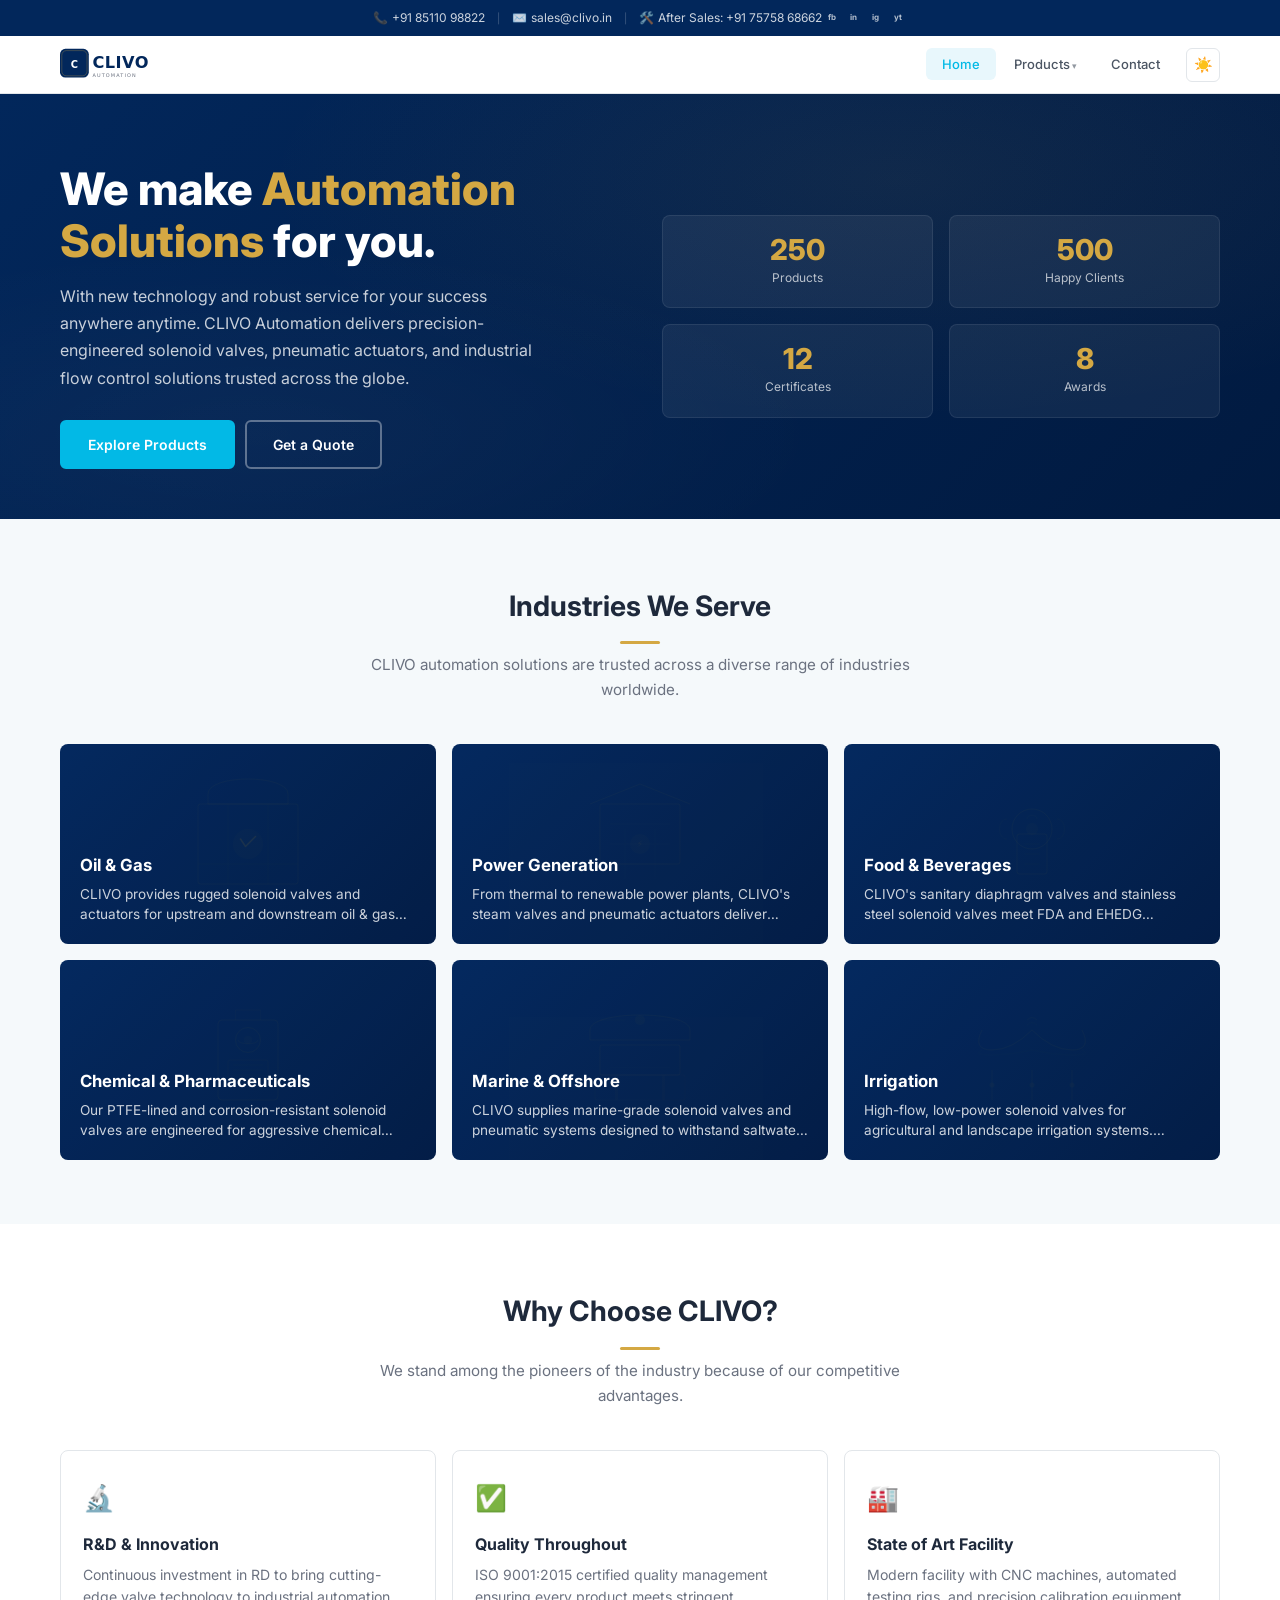
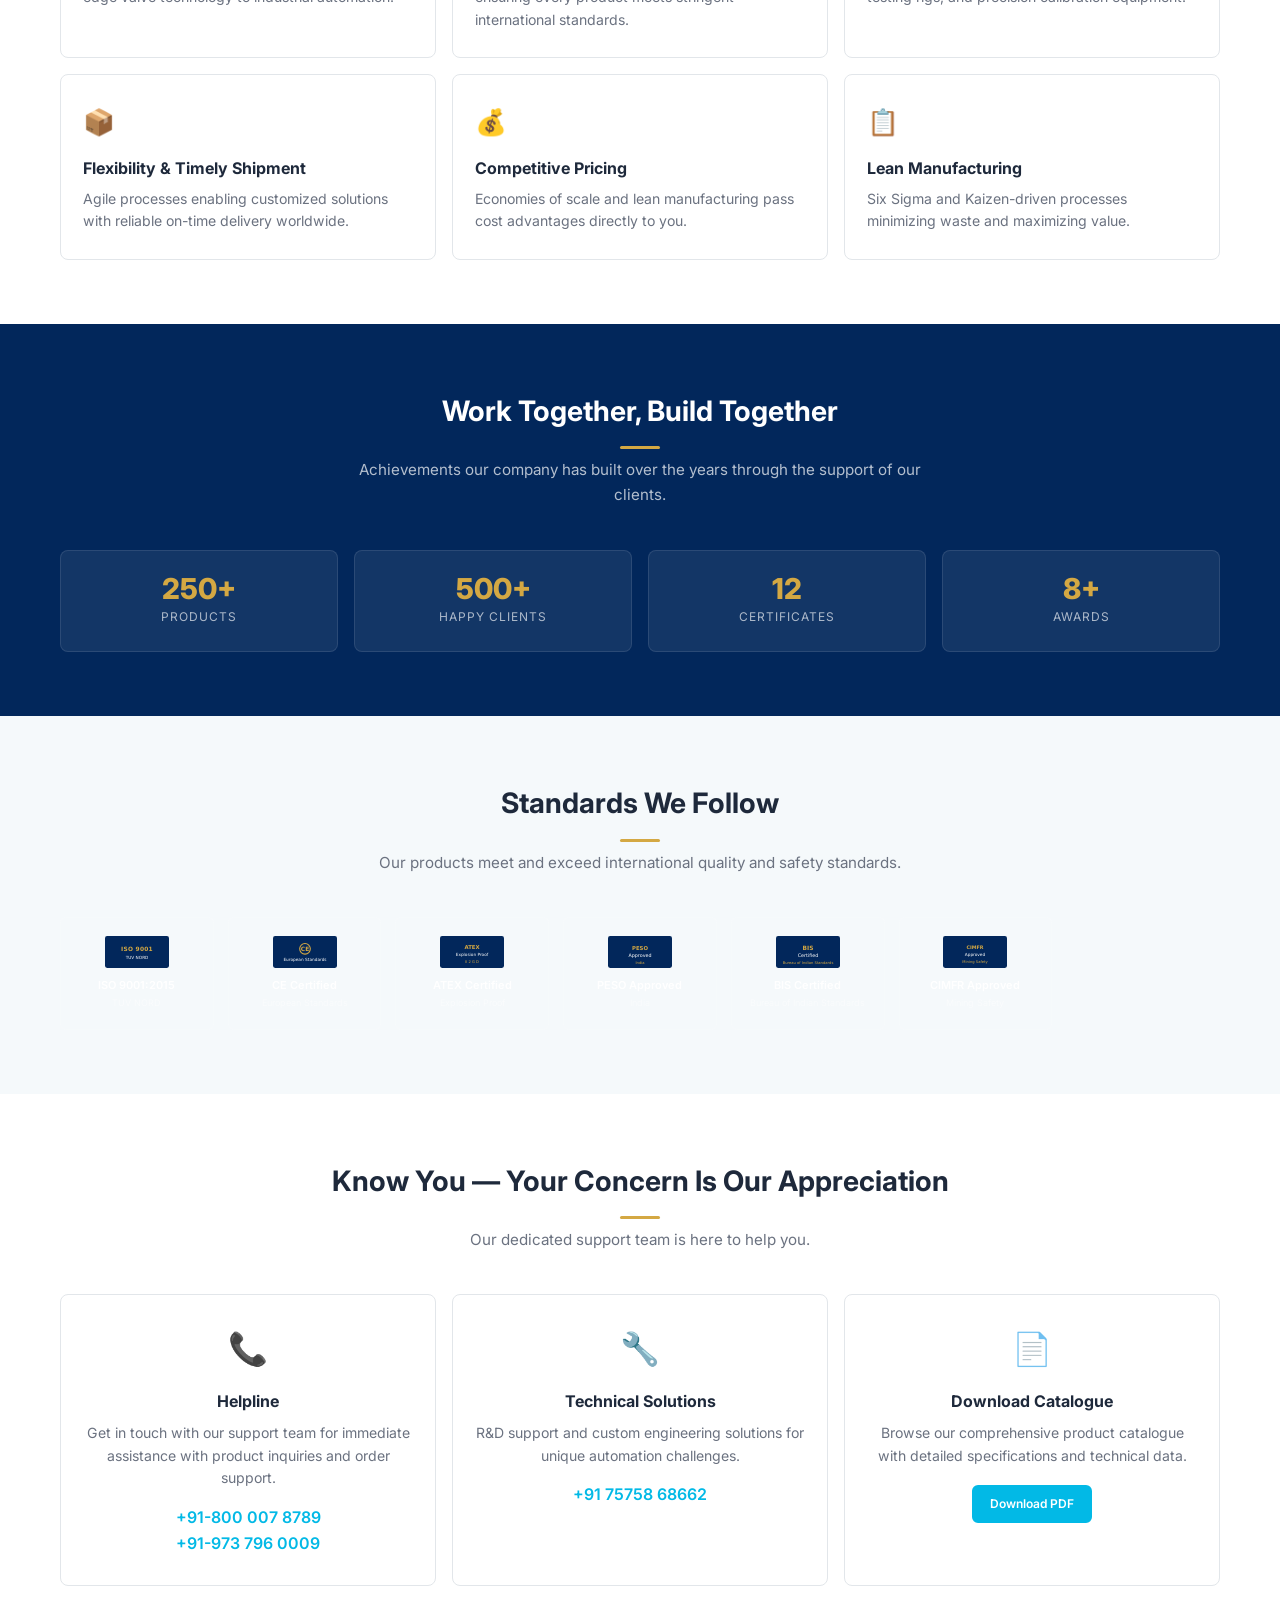
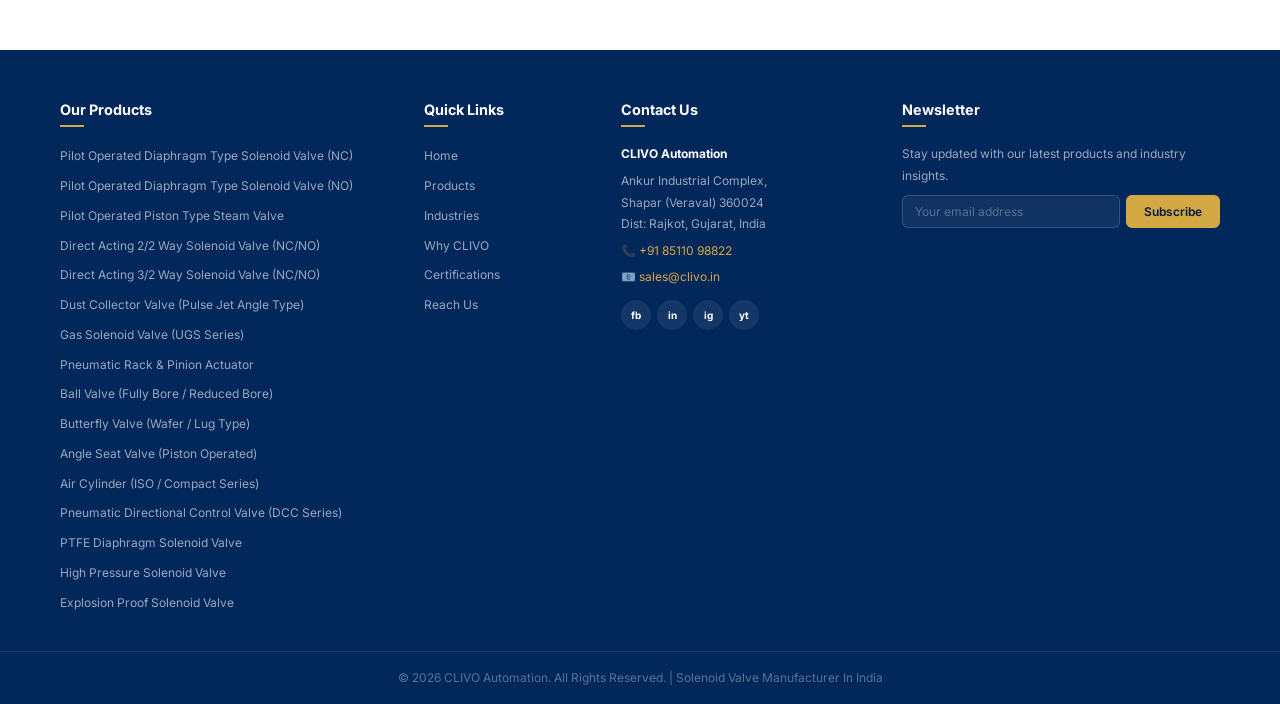
==== index.html @ b0c31145 "Initial commit - CLIVO Automation website Multi-page industrial website with: - Home, Products, Cont" ====
<!DOCTYPE html>
<html lang="en" data-theme="light">
<head>
  <meta charset="UTF-8">
  <meta name="viewport" content="width=device-width, initial-scale=1.0">
  <title>CLIVO Automation | Solenoid Valve Manufacturer In India</title>
  <link rel="preconnect" href="https://fonts.googleapis.com">
  <link href="https://fonts.googleapis.com/css2?family=Inter:wght@400;500;600;700;800&display=swap" rel="stylesheet">
  <link rel="stylesheet" href="style.css">
</head>
<body>

  <!-- TOP BAR -->
  <div class="top-bar">
    <div class="container tb-inner">
      <div class="tb-l">
        <a href="tel:+918511098822"><span>📞</span> +91 85110 98822</a>
        <span class="sp">|</span>
        <a href="mailto:sales@clivo.in"><span>✉️</span> sales@clivo.in</a>
        <span class="sp">|</span>
        <a href="tel:+917575868662"><span>🛠️</span> After Sales: +91 75758 68662</a>
      </div>
      <div class="tb-r">
        <a href="#" aria-label="Facebook">fb</a>
        <a href="#" aria-label="LinkedIn">in</a>
        <a href="#" aria-label="Instagram">ig</a>
        <a href="#" aria-label="YouTube">yt</a>
      </div>
    </div>
  </div>

  <!-- HEADER -->
  <header class="header">
    <div class="container h-inner">
      <a href="index.html" class="logo"><img src="images/clivo-logo.svg" alt="CLIVO Automation"></a>
      <button class="ham" id="ham" aria-label="Menu"><span></span><span></span><span></span></button>
      <nav class="nav" id="nav">
        <ul class="nav-l" id="navList">
          <li><a href="index.html" class="active">Home</a></li>
          <li class="nav-has-dd" id="productsNav">
            <a href="products.html">Products</a>
            <ul class="dd" id="prodDD">
              <!-- Populated from products.json -->
            </ul>
          </li>
          <li><a href="contact.html">Contact</a></li>
        </ul>
        <button class="theme-btn" id="themeBtn" aria-label="Theme">
          <span class="li">☀️</span>
          <span class="di">🌙</span>
        </button>
      </nav>
    </div>
  </header>

  <!-- HERO -->
  <section class="hero">
    <div class="container">
      <div class="h-grid">
        <div class="h-text">
          <h1>We make <span>Automation Solutions</span> for you.</h1>
          <p>With new technology and robust service for your success anywhere anytime. CLIVO Automation delivers precision-engineered solenoid valves, pneumatic actuators, and industrial flow control solutions trusted across the globe.</p>
          <div class="h-cta">
            <a href="products.html" class="btn btn-cy">Explore Products</a>
            <a href="contact.html" class="btn btn-gh">Get a Quote</a>
          </div>
        </div>
        <div class="h-stats">
          <div class="h-stat"><div class="h-stat-n" data-count="250">0</div><div class="h-stat-l">Products</div></div>
          <div class="h-stat"><div class="h-stat-n" data-count="500">0</div><div class="h-stat-l">Happy Clients</div></div>
          <div class="h-stat"><div class="h-stat-n" data-count="12">0</div><div class="h-stat-l">Certificates</div></div>
          <div class="h-stat"><div class="h-stat-n" data-count="8">0</div><div class="h-stat-l">Awards</div></div>
        </div>
      </div>
    </div>
  </section>

  <!-- INDUSTRIES -->
  <section class="section s-alt" id="industries">
    <div class="container">
      <div class="sh">
        <h2 class="st">Industries We Serve</h2>
        <p class="sd">CLIVO automation solutions are trusted across a diverse range of industries worldwide.</p>
      </div>
      <div class="ig" id="ig"></div>
    </div>
  </section>

  <!-- WHY CLIVO -->
  <section class="section" id="why">
    <div class="container">
      <div class="sh">
        <h2 class="st">Why Choose CLIVO?</h2>
        <p class="sd">We stand among the pioneers of the industry because of our competitive advantages.</p>
      </div>
      <div class="wg" id="wg"></div>
    </div>
  </section>

  <!-- STATS -->
  <section class="section s-dark">
    <div class="container">
      <div class="sh">
        <h2 class="st" style="color:#fff;">Work Together, Build Together</h2>
        <p class="sd" style="color:rgba(255,255,255,.7);">Achievements our company has built over the years through the support of our clients.</p>
      </div>
      <div class="sg" id="sg"></div>
    </div>
  </section>

  <!-- CERTIFICATIONS -->
  <section class="section s-alt" id="certs">
    <div class="container">
      <div class="sh">
        <h2 class="st">Standards We Follow</h2>
        <p class="sd">Our products meet and exceed international quality and safety standards.</p>
      </div>
      <div class="cg" id="cg"></div>
    </div>
  </section>

  <!-- SUPPORT -->
  <section class="section" id="support">
    <div class="container">
      <div class="sh">
        <h2 class="st">Know You — Your Concern Is Our Appreciation</h2>
        <p class="sd">Our dedicated support team is here to help you.</p>
      </div>
      <div class="sup-g">
        <div class="sup-c">
          <div class="sup-ic">📞</div>
          <h3>Helpline</h3>
          <p>Get in touch with our support team for immediate assistance with product inquiries and order support.</p>
          <div class="sup-ph">
            <a href="tel:+918110078789">+91-800 007 8789</a>
            <a href="tel:+919737960009">+91-973 796 0009</a>
          </div>
        </div>
        <div class="sup-c">
          <div class="sup-ic">🔧</div>
          <h3>Technical Solutions</h3>
          <p>R&D support and custom engineering solutions for unique automation challenges.</p>
          <div class="sup-ph"><a href="tel:+917575868662">+91 75758 68662</a></div>
        </div>
        <div class="sup-c">
          <div class="sup-ic">📄</div>
          <h3>Download Catalogue</h3>
          <p>Browse our comprehensive product catalogue with detailed specifications and technical data.</p>
          <a href="#" class="btn btn-cy btn-sm" style="margin-top:4px;">Download PDF</a>
        </div>
      </div>
    </div>
  </section>

  <!-- FOOTER -->
  <footer class="footer">
    <div class="container">
      <div class="fg2">
        <div class="fc">
          <h4>Our Products</h4>
          <ul class="fl" id="fp"></ul>
        </div>
        <div class="fc">
          <h4>Quick Links</h4>
          <ul class="fl">
            <li><a href="index.html">Home</a></li>
            <li><a href="products.html">Products</a></li>
            <li><a href="#industries">Industries</a></li>
            <li><a href="#why">Why CLIVO</a></li>
            <li><a href="#certs">Certifications</a></li>
            <li><a href="contact.html">Reach Us</a></li>
          </ul>
        </div>
        <div class="fc">
          <h4>Contact Us</h4>
          <p><strong>CLIVO Automation</strong></p>
          <p>Ankur Industrial Complex,<br>Shapar (Veraval) 360024<br>Dist: Rajkot, Gujarat, India</p>
          <p class="fci">📞 <a href="tel:+918511098822">+91 85110 98822</a></p>
          <p class="fci">📧 <a href="mailto:sales@clivo.in">sales@clivo.in</a></p>
          <div class="fsoc">
            <a href="#" aria-label="Facebook">fb</a>
            <a href="#" aria-label="LinkedIn">in</a>
            <a href="#" aria-label="Instagram">ig</a>
            <a href="#" aria-label="YouTube">yt</a>
          </div>
        </div>
        <div class="fc">
          <h4>Newsletter</h4>
          <p>Stay updated with our latest products and industry insights.</p>
          <form class="nf" id="nf">
            <input type="email" placeholder="Your email address" required>
            <button type="submit" class="btn btn-gold btn-sm">Subscribe</button>
          </form>
        </div>
      </div>
    </div>
    <div class="fb">
      <div class="container"><p>&copy; 2026 CLIVO Automation. All Rights Reserved. | Solenoid Valve Manufacturer In India</p></div>
    </div>
  </footer>

  <button class="stp" id="stp">↑</button>
  <script src="script.js"></script>
</body>
</html>
---- style.css ----
/* ====== CUSTOM PROPERTIES ====== */
:root {
  --cyan: #02b9e6;
  --cyan-dark: #0195bb;
  --cyan-light: #e8f7fc;
  --navy: #02275b;
  --navy-dark: #011a40;
  --gold: #d4a843;
  --white: #ffffff;
  --gray-50: #f5f9fb;
  --gray-100: #eef2f6;
  --gray-200: #e2e6ea;
  --gray-300: #c5c9cb;
  --gray-400: #94a3b8;
  --gray-500: #6b7280;
  --gray-600: #4b5563;
  --gray-700: #374151;
  --gray-800: #1e293b;
  --gray-900: #0f1724;
  --shadow-sm: 0 1px 2px rgba(0,0,0,0.05);
  --shadow-md: 0 4px 14px rgba(0,0,0,0.08);
  --shadow-lg: 0 8px 30px rgba(0,0,0,0.1);
  --radius: 6px;
  --font: 'Inter', -apple-system, sans-serif;
  --container: 1200px;
  --nav-h: 58px;
  --topbar-h: 36px;
}

[data-theme="dark"] {
  --cyan-light: #0a2a35;
  --gray-50: #182035;
  --gray-100: #1e293b;
  --gray-200: #334155;
  --gray-300: #475569;
  --white: #0f1724;
  --gray-800: #e1e7ef;
  --gray-700: #94a3b8;
  --gray-600: #64748b;
  --gray-500: #475569;
  --shadow-sm: 0 1px 2px rgba(0,0,0,0.3);
  --shadow-md: 0 4px 14px rgba(0,0,0,0.35);
  --shadow-lg: 0 8px 30px rgba(0,0,0,0.4);
}

/* ====== RESET ====== */
*,*::before,*::after{margin:0;padding:0;box-sizing:border-box}
html{scroll-behavior:smooth}
body{
  font-family:var(--font);font-size:15px;line-height:1.65;
  color:var(--gray-700);background:var(--white);
  transition:background .3s,color .3s;
  -webkit-font-smoothing:antialiased;
}
img{max-width:100%;display:block}
a{color:inherit;text-decoration:none}
ul{list-style:none}
.container{max-width:var(--container);margin:0 auto;padding:0 20px}

/* ====== TOP BAR ====== */
.top-bar{
  background:var(--navy);color:rgba(255,255,255,.8);
  font-size:12px;height:var(--topbar-h);display:flex;align-items:center;
}
.tb-inner{display:flex;justify-content:space-between;align-items:center}
.tb-l{display:flex;align-items:center;gap:12px}
.tb-l a{color:rgba(255,255,255,.8);display:flex;align-items:center;gap:4px}
.tb-l a:hover{color:var(--gold)}
.tb-l .sp{opacity:.3;font-size:10px}
.tb-r{display:flex;gap:2px}
.tb-r a{
  width:20px;height:20px;border-radius:50%;display:flex;
  align-items:center;justify-content:center;font-size:8px;font-weight:700;
  color:rgba(255,255,255,.7);transition:.2s;
}
.tb-r a:hover{background:var(--gold);color:var(--navy)}

/* ====== HEADER ====== */
.header{
  background:var(--white);border-bottom:1px solid var(--gray-200);
  position:sticky;top:0;z-index:1000;height:var(--nav-h);
  transition:background .3s;
}
.h-inner{display:flex;justify-content:space-between;align-items:center;height:100%}
.logo img{height:36px;width:auto}

/* ====== NAV ====== */
.nav{display:flex;align-items:center;gap:4px}
.nav-l{display:flex;align-items:center;gap:2px}
.nav-l > li > a{
  padding:8px 16px;border-radius:var(--radius);
  font-size:13px;font-weight:500;color:var(--gray-600);
  transition:.2s;position:relative;white-space:nowrap;
}
.nav-l > li > a:hover,.nav-l > li > a.active{color:var(--cyan);background:var(--cyan-light)}

/* ====== DROPDOWN (Products) ====== */
.nav-has-dd{position:relative}
.nav-has-dd > a::after{content:' ▾';font-size:9px;opacity:.6}
.dd{
  position:absolute;top:100%;left:0;min-width:220px;
  background:var(--white);border:1px solid var(--gray-200);
  border-radius:var(--radius);box-shadow:var(--shadow-lg);
  padding:6px;opacity:0;pointer-events:none;transform:translateY(6px);
  transition:all .2s;z-index:999;
}
.nav-has-dd:hover .dd{opacity:1;pointer-events:auto;transform:translateY(2px)}

.dd > li{position:relative}
.dd > li > a{
  display:block;padding:8px 14px;border-radius:4px;
  font-size:13px;color:var(--gray-600);transition:.15s;
}
.dd > li > a:hover{background:var(--cyan-light);color:var(--cyan)}

/* Third tier (sub-products) */
.dd > li.has-sub > a::after{
  content:'▸';float:right;font-size:11px;opacity:.5;margin-top:1px;
}
.dd-sub{
  position:absolute;top:-6px;left:100%;margin-left:4px;
  min-width:300px;background:var(--white);border:1px solid var(--gray-200);
  border-radius:var(--radius);box-shadow:var(--shadow-lg);
  padding:6px;opacity:0;pointer-events:none;transform:translateX(6px);
  transition:all .2s;z-index:998;
}
.has-sub:hover > .dd-sub{opacity:1;pointer-events:auto;transform:translateX(0)}
.dd-sub li a{
  display:block;padding:7px 12px;border-radius:4px;
  font-size:12.5px;color:var(--gray-600);line-height:1.4;
  transition:.15s;
}
.dd-sub li a:hover{background:var(--cyan-light);color:var(--cyan)}

/* ====== THEME TOGGLE ====== */
.theme-btn{
  width:34px;height:34px;display:flex;align-items:center;justify-content:center;
  border:1px solid var(--gray-200);border-radius:var(--radius);
  background:var(--white);cursor:pointer;font-size:15px;margin-left:6px;transition:.15s;
}
.theme-btn:hover{border-color:var(--cyan)}
[data-theme="light"] .di{display:none}
[data-theme="dark"] .li{display:none}

/* ====== HAMBURGER ====== */
.ham{
  display:none;flex-direction:column;gap:4px;
  width:34px;height:34px;border:none;background:none;cursor:pointer;
  align-items:center;justify-content:center;border-radius:var(--radius);
}
.ham span{display:block;width:18px;height:2.5px;background:var(--gray-600);border-radius:2px;transition:.3s}
.ham.active span:nth-child(1){transform:translateY(6.5px)rotate(45deg)}
.ham.active span:nth-child(2){opacity:0}
.ham.active span:nth-child(3){transform:translateY(-6.5px)rotate(-45deg)}

/* ====== BUTTONS ====== */
.btn{
  display:inline-flex;align-items:center;justify-content:center;gap:6px;
  padding:11px 26px;border-radius:var(--radius);
  font-family:var(--font);font-size:14px;font-weight:600;
  border:2px solid transparent;cursor:pointer;transition:.25s;
}
.btn-cy{background:var(--cyan);color:#fff;border-color:var(--cyan)}
.btn-cy:hover{background:var(--cyan-dark);border-color:var(--cyan-dark)}
.btn-gh{background:transparent;color:#fff;border-color:rgba(255,255,255,.35)}
.btn-gh:hover{border-color:var(--gold);color:var(--gold)}
.btn-gold{background:var(--gold);color:var(--navy-dark);border-color:var(--gold)}
.btn-gold:hover{background:#c4942e;border-color:#c4942e}
.btn-sm{padding:7px 16px;font-size:12px}
.btn-blk{width:100%}

/* ====== BANNER (inner pages) ====== */
.banner{
  background:linear-gradient(135deg,var(--navy),var(--navy-dark));
  padding:52px 0;text-align:center;position:relative;overflow:hidden;
}
.banner::before{
  content:'';position:absolute;inset:0;
  background:radial-gradient(ellipse at 30% 50%,rgba(212,168,67,.08),transparent 60%);
}
.banner h1{font-size:clamp(1.5rem,2.8vw,2.2rem);font-weight:800;color:#fff;position:relative}
.banner p{font-size:.95rem;color:rgba(255,255,255,.75);margin-top:6px;position:relative}
.bread{font-size:12px;color:rgba(255,255,255,.5);margin-top:10px;position:relative}
.bread a{color:var(--gold)}.bread a:hover{text-decoration:underline}

/* ====== HERO (HOME) ====== */
.hero{
  background:linear-gradient(135deg,var(--navy),var(--navy-dark));
  padding:70px 0 50px;position:relative;overflow:hidden;
}
.hero::before{
  content:'';position:absolute;inset:0;
  background:radial-gradient(ellipse at 70% 20%,rgba(212,168,67,.07),transparent 50%),
             radial-gradient(ellipse at 20% 80%,rgba(255,255,255,.03),transparent 40%);
}
.hero .container{position:relative;z-index:1}
.h-grid{display:grid;grid-template-columns:1fr 1fr;gap:44px;align-items:center}
.h-text h1{
  font-size:clamp(1.8rem,3.5vw,2.8rem);font-weight:800;color:#fff;
  line-height:1.15;margin-bottom:16px;
}
.h-text h1 span{color:var(--gold)}
.h-text p{font-size:1rem;color:rgba(255,255,255,.78);line-height:1.7;margin-bottom:28px;max-width:500px}
.h-cta{display:flex;gap:10px;flex-wrap:wrap}
.h-stats{display:grid;grid-template-columns:1fr 1fr;gap:16px}
.h-stat{
  background:rgba(255,255,255,.06);border:1px solid rgba(255,255,255,.08);
  border-radius:8px;padding:20px;text-align:center;
}
.h-stat:hover{background:rgba(255,255,255,.1)}
.h-stat-n{font-size:1.8rem;font-weight:800;color:var(--gold);line-height:1;margin-bottom:3px}
.h-stat-l{font-size:12px;color:rgba(255,255,255,.7)}

/* ====== SECTIONS ====== */
.section{padding:64px 0}
.s-alt{background:var(--gray-50);transition:background .3s}
.s-dark{background:var(--navy);transition:background .3s}
.s-dark .st{color:#fff}
.s-dark .sd{color:rgba(255,255,255,.7)}
.sh{text-align:center;margin-bottom:42px}
.st{
  font-size:clamp(1.3rem,2.2vw,1.8rem);font-weight:700;color:var(--gray-800);
  margin-bottom:8px;display:inline-block;
}
.st::after{
  content:'';display:block;width:40px;height:3px;
  background:var(--gold);border-radius:2px;margin:12px auto 0;
}
.sd{max-width:600px;margin:0 auto;color:var(--gray-500);font-size:.95rem}

/* ====== INDUSTRIES ====== */
.ig{display:grid;grid-template-columns:repeat(auto-fill,minmax(350px,1fr));gap:16px}
.ic{
  position:relative;border-radius:8px;overflow:hidden;
  min-height:200px;display:flex;align-items:flex-end;cursor:pointer;
  background:linear-gradient(135deg,var(--navy),var(--navy-dark));
  transition:transform .3s,box-shadow .3s;
}
.ic:hover{transform:translateY(-3px);box-shadow:var(--shadow-lg)}
.ic-bg{position:absolute;inset:0;z-index:0;opacity:.12}
.ic-bg img{width:100%;height:100%;object-fit:cover}
.ic-bd{position:relative;z-index:1;padding:20px;color:#fff}
.ic-bd h3{font-size:1.05rem;font-weight:700;margin-bottom:4px}
.ic-bd p{font-size:.85rem;color:rgba(255,255,255,.8);line-height:1.5;display:-webkit-box;-webkit-line-clamp:2;-webkit-box-orient:vertical;overflow:hidden}

/* ====== WHY ====== */
.wg{display:grid;grid-template-columns:repeat(auto-fill,minmax(300px,1fr));gap:16px}
.wc{
  background:var(--white);border:1px solid var(--gray-200);
  border-radius:8px;padding:26px 22px;transition:.3s;
}
.wc:hover{border-color:var(--cyan);box-shadow:var(--shadow-md);transform:translateY(-3px)}
.wi{font-size:1.6rem;margin-bottom:12px}
.wc h3{font-size:1rem;font-weight:700;color:var(--gray-800);margin-bottom:6px}
.wc p{font-size:.88rem;color:var(--gray-500);line-height:1.6}

/* ====== STATS ====== */
.sg{display:grid;grid-template-columns:repeat(4,1fr);gap:16px}
.sc{
  background:rgba(255,255,255,.07);border:1px solid rgba(255,255,255,.1);
  border-radius:8px;padding:24px 16px;text-align:center;
}
.sc:hover{background:rgba(255,255,255,.11)}
.sn{font-size:1.8rem;font-weight:800;color:var(--gold);line-height:1;margin-bottom:4px}
.sl{font-size:12px;color:rgba(255,255,255,.65);text-transform:uppercase;letter-spacing:1px}

/* ====== CERTS ====== */
.cg{display:grid;grid-template-columns:repeat(auto-fill,minmax(140px,1fr));gap:14px}
.cc{
  background:rgba(255,255,255,.06);border:1px solid rgba(255,255,255,.1);
  border-radius:var(--radius);padding:18px 10px;text-align:center;transition:.2s;
}
.cc:hover{background:rgba(255,255,255,.1);border-color:var(--gold)}
.cc img{width:64px;height:auto;margin:0 auto 8px}
.cc .cn{font-size:11px;font-weight:600;color:#fff;margin-bottom:2px}
.cc .cb{font-size:9px;color:rgba(255,255,255,.5)}

/* ====== PRODUCTS PAGE ====== */
.ct{display:flex;gap:6px;justify-content:center;flex-wrap:wrap;margin-bottom:28px}
.ctb{
  padding:8px 20px;border-radius:100px;border:1px solid var(--gray-200);
  background:var(--white);color:var(--gray-500);
  font-size:13px;font-weight:500;cursor:pointer;transition:.2s;
}
.ctb:hover{border-color:var(--cyan);color:var(--cyan)}
.ctb.active{background:var(--cyan);border-color:var(--cyan);color:#fff}

.pg{display:grid;grid-template-columns:repeat(auto-fill,minmax(300px,1fr));gap:18px}
.pc{
  background:var(--white);border:1px solid var(--gray-200);
  border-radius:8px;overflow:hidden;transition:.3s;
}
.pc:hover{box-shadow:var(--shadow-md);transform:translateY(-3px);border-color:var(--cyan)}
.pc img{width:100%;height:180px;object-fit:cover;border-bottom:1px solid var(--gray-100)}
.pc-bd{padding:18px}
.pc-bd h3{font-size:.95rem;font-weight:600;color:var(--gray-800);margin-bottom:6px;line-height:1.35}
.pc-bd p{font-size:.83rem;color:var(--gray-500);line-height:1.55}
.pb{
  display:inline-block;padding:2px 8px;border-radius:100px;
  background:var(--cyan-light);color:var(--cyan-dark);
  font-size:10px;font-weight:600;margin-top:8px;
}

/* ====== CONTACT PAGE ====== */
.cw{display:grid;grid-template-columns:1fr 350px;gap:36px;align-items:start}
.cf{
  background:var(--white);border:1px solid var(--gray-200);
  border-radius:8px;padding:28px;transition:.3s;
}
.fr{display:grid;grid-template-columns:1fr 1fr;gap:14px}
.fg{margin-bottom:16px}
.fg label{display:block;font-size:12px;font-weight:600;color:var(--gray-700);margin-bottom:4px}
.fg input,.fg textarea{
  width:100%;padding:10px 13px;border:1px solid var(--gray-200);
  border-radius:var(--radius);font-family:var(--font);font-size:13px;
  color:var(--gray-700);background:var(--white);outline:none;transition:.2s;
}
.fg input:focus,.fg textarea:focus{border-color:var(--cyan);box-shadow:0 0 0 3px rgba(2,185,230,.1)}
.fg textarea{resize:vertical;min-height:100px}
.fn{font-size:12px;color:var(--gray-400);text-align:center;margin-top:8px}

.ci{display:flex;flex-direction:column;gap:14px}
.ci-c{
  background:var(--white);border:1px solid var(--gray-200);
  border-radius:8px;padding:18px;
}
.ci-c h4{font-size:12px;font-weight:600;color:var(--cyan);margin-bottom:4px}
.ci-c p{font-size:13px;color:var(--gray-500);line-height:1.6}
.ci-c a{color:var(--gray-700);font-weight:500}
.ci-c a:hover{color:var(--gold)}

/* ====== MAP ====== */
.mw{line-height:0}
.mw iframe{width:100%;display:block;filter:grayscale(.25)}

/* ====== FOOTER ====== */
.footer{
  background:var(--navy);color:#fff;padding:48px 0 0;
}
.fg2{display:grid;grid-template-columns:2fr 1fr 1.5fr 1.5fr;gap:32px;margin-bottom:32px}
.fc h4{
  font-size:.9rem;font-weight:700;margin-bottom:16px;
  padding-bottom:6px;position:relative;
}
.fc h4::after{content:'';position:absolute;bottom:0;left:0;width:24px;height:2px;background:var(--gold)}
.fl li{margin-bottom:5px}
.fl a{color:rgba(255,255,255,.6);font-size:12px;transition:.2s}
.fl a:hover{color:var(--gold);padding-left:3px}
.fc p{font-size:12px;color:rgba(255,255,255,.6);line-height:1.8;margin-bottom:5px}
.fc strong{color:#fff}
.fci a{color:var(--gold)!important}

.fsoc{display:flex;gap:6px;margin-top:12px}
.fsoc a{
  width:30px;height:30px;border-radius:50%;
  display:flex;align-items:center;justify-content:center;
  background:rgba(255,255,255,.08);color:#fff;font-size:10px;font-weight:700;transition:.2s;
}
.fsoc a:hover{background:var(--gold);color:var(--navy)}

.nf{display:flex;gap:6px;margin-top:8px}
.nf input{
  flex:1;padding:8px 12px;border:1px solid rgba(255,255,255,.15);
  border-radius:var(--radius);background:rgba(255,255,255,.06);
  color:#fff;font-family:var(--font);font-size:12px;outline:none;
}
.nf input:focus{border-color:var(--gold)}
.nf input::placeholder{color:rgba(255,255,255,.3)}

.fb{border-top:1px solid rgba(255,255,255,.07);padding:16px 0;text-align:center}
.fb p{font-size:12px;color:rgba(255,255,255,.35)}

/* ====== SCROLL TOP ====== */
.stp{
  position:fixed;bottom:24px;right:24px;width:40px;height:40px;
  border-radius:50%;background:var(--cyan);color:#fff;border:none;
  font-size:18px;cursor:pointer;box-shadow:var(--shadow-lg);
  opacity:0;transform:translateY(16px);transition:.3s;z-index:999;
}
.stp.show{opacity:1;transform:translateY(0)}
.stp:hover{background:var(--cyan-dark)}

/* ====== TOAST ====== */
.toast{
  position:fixed;bottom:70px;right:24px;padding:12px 20px;
  border-radius:var(--radius);color:#fff;font-weight:500;font-size:13px;
  opacity:0;transform:translateY(12px);transition:.3s;z-index:9999;pointer-events:none;
}
.toast.show{opacity:1;transform:translateY(0);pointer-events:auto}
.toast.s{background:#059669}
.toast.e{background:#dc2626}

/* ====== FADE-IN ====== */
.fi{opacity:0;transform:translateY(20px);transition:opacity .5s,transform .5s}
.fi.show{opacity:1;transform:translateY(0)}

/* ====== FORM SUCCESS ====== */
.fsu{display:none;text-align:center;padding:28px 16px}
.fsu.show{display:block;animation:fu .4s}
.fsu-ic{font-size:2.2rem;margin-bottom:10px}
.fsu h3{font-size:1.05rem;color:var(--gray-800);margin-bottom:4px}
.fsu p{color:var(--gray-500)}
@keyframes fu{from{opacity:0;transform:translateY(16px)}to{opacity:1;transform:translateY(0)}}

/* ====== SUPPORT ====== */
.sup-g{display:grid;grid-template-columns:repeat(auto-fill,minmax(300px,1fr));gap:16px}
.sup-c{
  background:var(--white);border:1px solid var(--gray-200);
  border-radius:8px;padding:28px 22px;text-align:center;transition:.3s;
}
.sup-c:hover{box-shadow:var(--shadow-md);transform:translateY(-2px)}
.sup-ic{font-size:2rem;margin-bottom:12px}
.sup-c h3{font-size:1rem;font-weight:700;color:var(--gray-800);margin-bottom:8px}
.sup-c p{font-size:.88rem;color:var(--gray-500);line-height:1.6;margin-bottom:14px}
.sup-ph a,.sup-ph span{color:var(--cyan);font-weight:600;font-size:1rem;display:block}
.sup-ph a:hover{color:var(--gold)}

/* ====== RESPONSIVE ====== */
@media(max-width:1024px){
  .h-grid{grid-template-columns:1fr;gap:28px}
  .h-stats{grid-template-columns:repeat(4,1fr)}
  .cw{grid-template-columns:1fr}
  .fg2{grid-template-columns:1fr 1fr}
}
@media(max-width:768px){
  .tb-inner{flex-direction:column;gap:3px;padding:4px 20px}
  .tb-l{justify-content:center;font-size:11px;flex-wrap:wrap;gap:6px}
  .tb-r{display:none}
  .sp{display:none}
  .ham{display:flex}
  .nav{
    position:fixed;top:var(--nav-h);left:0;right:0;
    background:var(--white);border-bottom:1px solid var(--gray-200);
    flex-direction:column;padding:14px 20px;gap:10px;
    transform:translateY(-120%);opacity:0;pointer-events:none;transition:.3s;
    max-height:75vh;overflow-y:auto;z-index:999;
  }
  .nav.open{transform:translateY(0);opacity:1;pointer-events:auto}
  .nav-l{flex-direction:column;width:100%;gap:2px}
  .nav-l > li > a{width:100%}
  .dd{position:static;opacity:1;pointer-events:auto;transform:none;box-shadow:none;display:none;border:none;padding-left:14px;min-width:auto}
  .nav-has-dd.active-mobile .dd{display:block}
  .dd-sub{position:static;opacity:1;pointer-events:auto;transform:none;box-shadow:none;display:none;border:none;padding-left:14px;min-width:auto}
  .has-sub.active-mobile .dd-sub{display:block}
  .sg{grid-template-columns:repeat(2,1fr)}
  .ig{grid-template-columns:1fr}
  .wg,.pg{grid-template-columns:1fr}
  .fr{grid-template-columns:1fr}
  .fg2{grid-template-columns:1fr;gap:24px}
  .nf{flex-direction:column}
  .section{padding:48px 0}
  .h-stats{grid-template-columns:1fr 1fr}
}
@media(max-width:480px){
  .container{padding:0 14px}
  .h-cta{flex-direction:column}
  .h-cta .btn{width:100%}
  .sg{grid-template-columns:1fr 1fr}
}
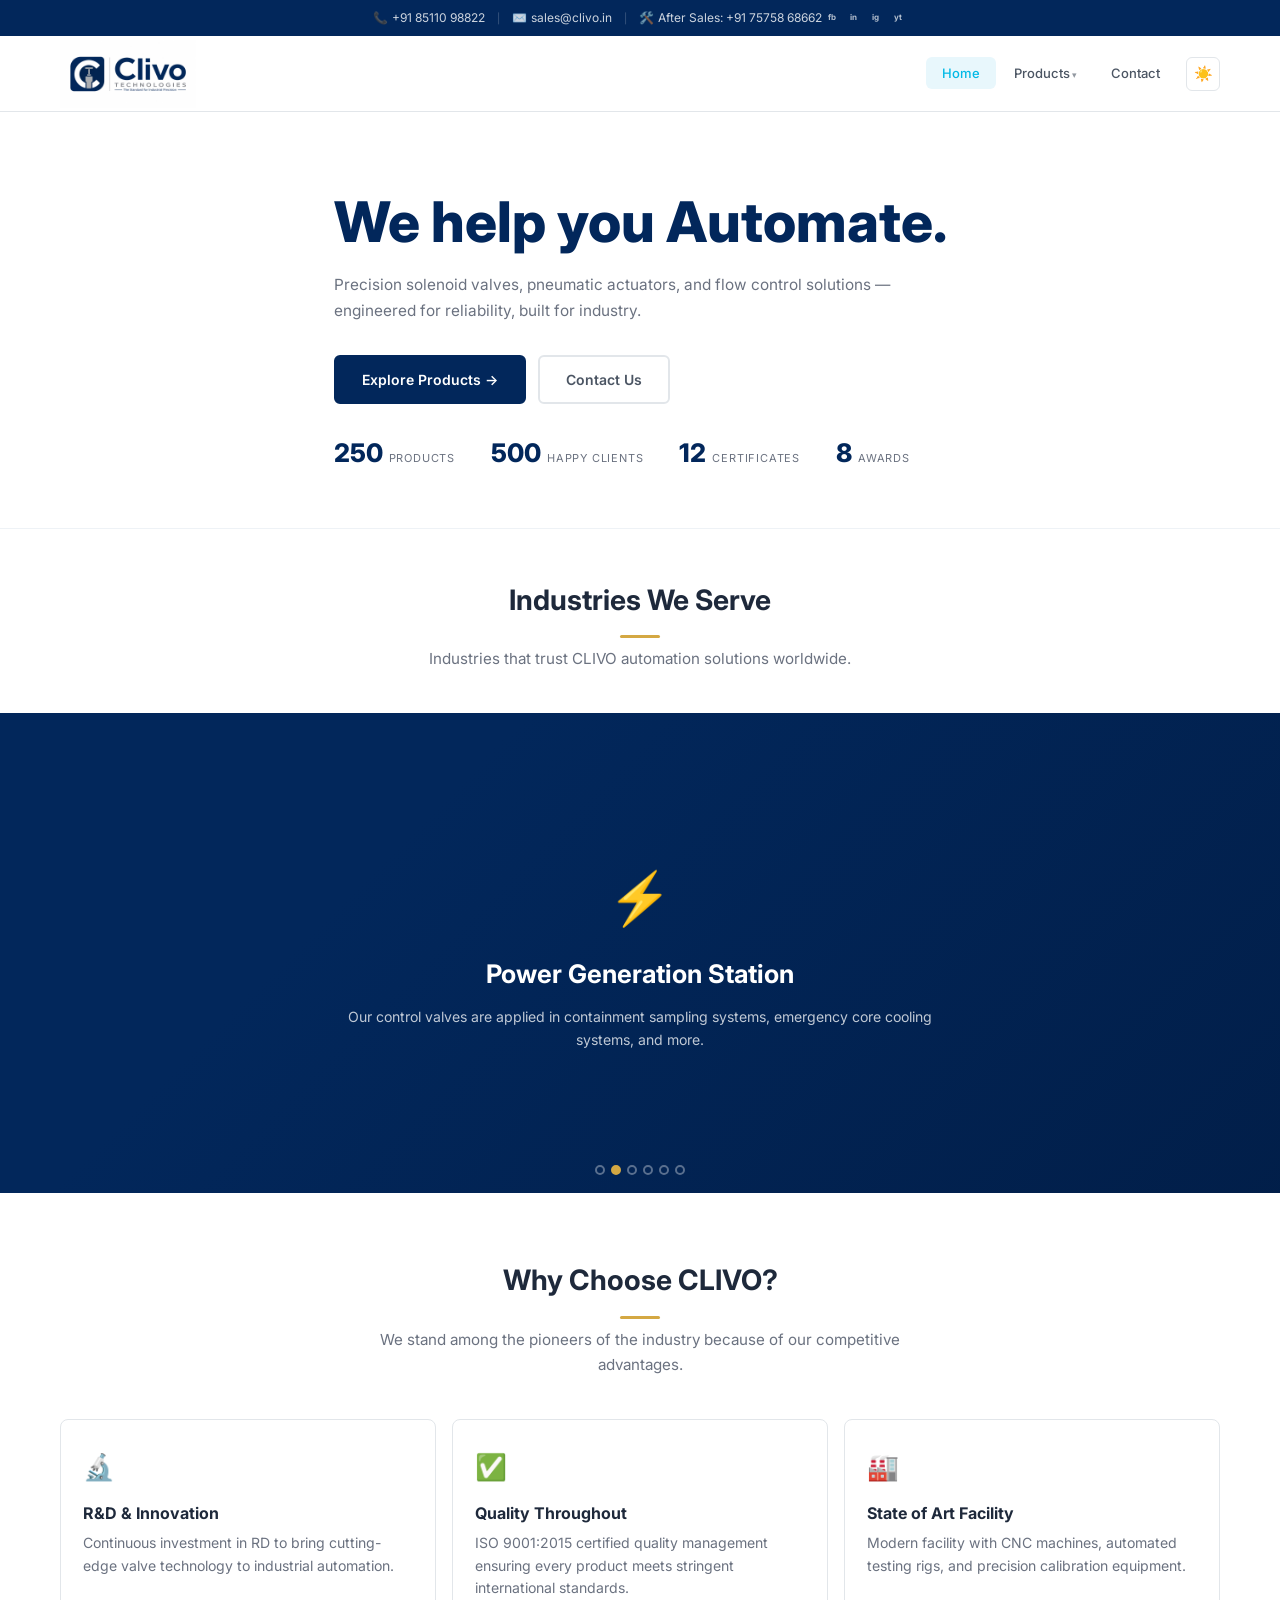
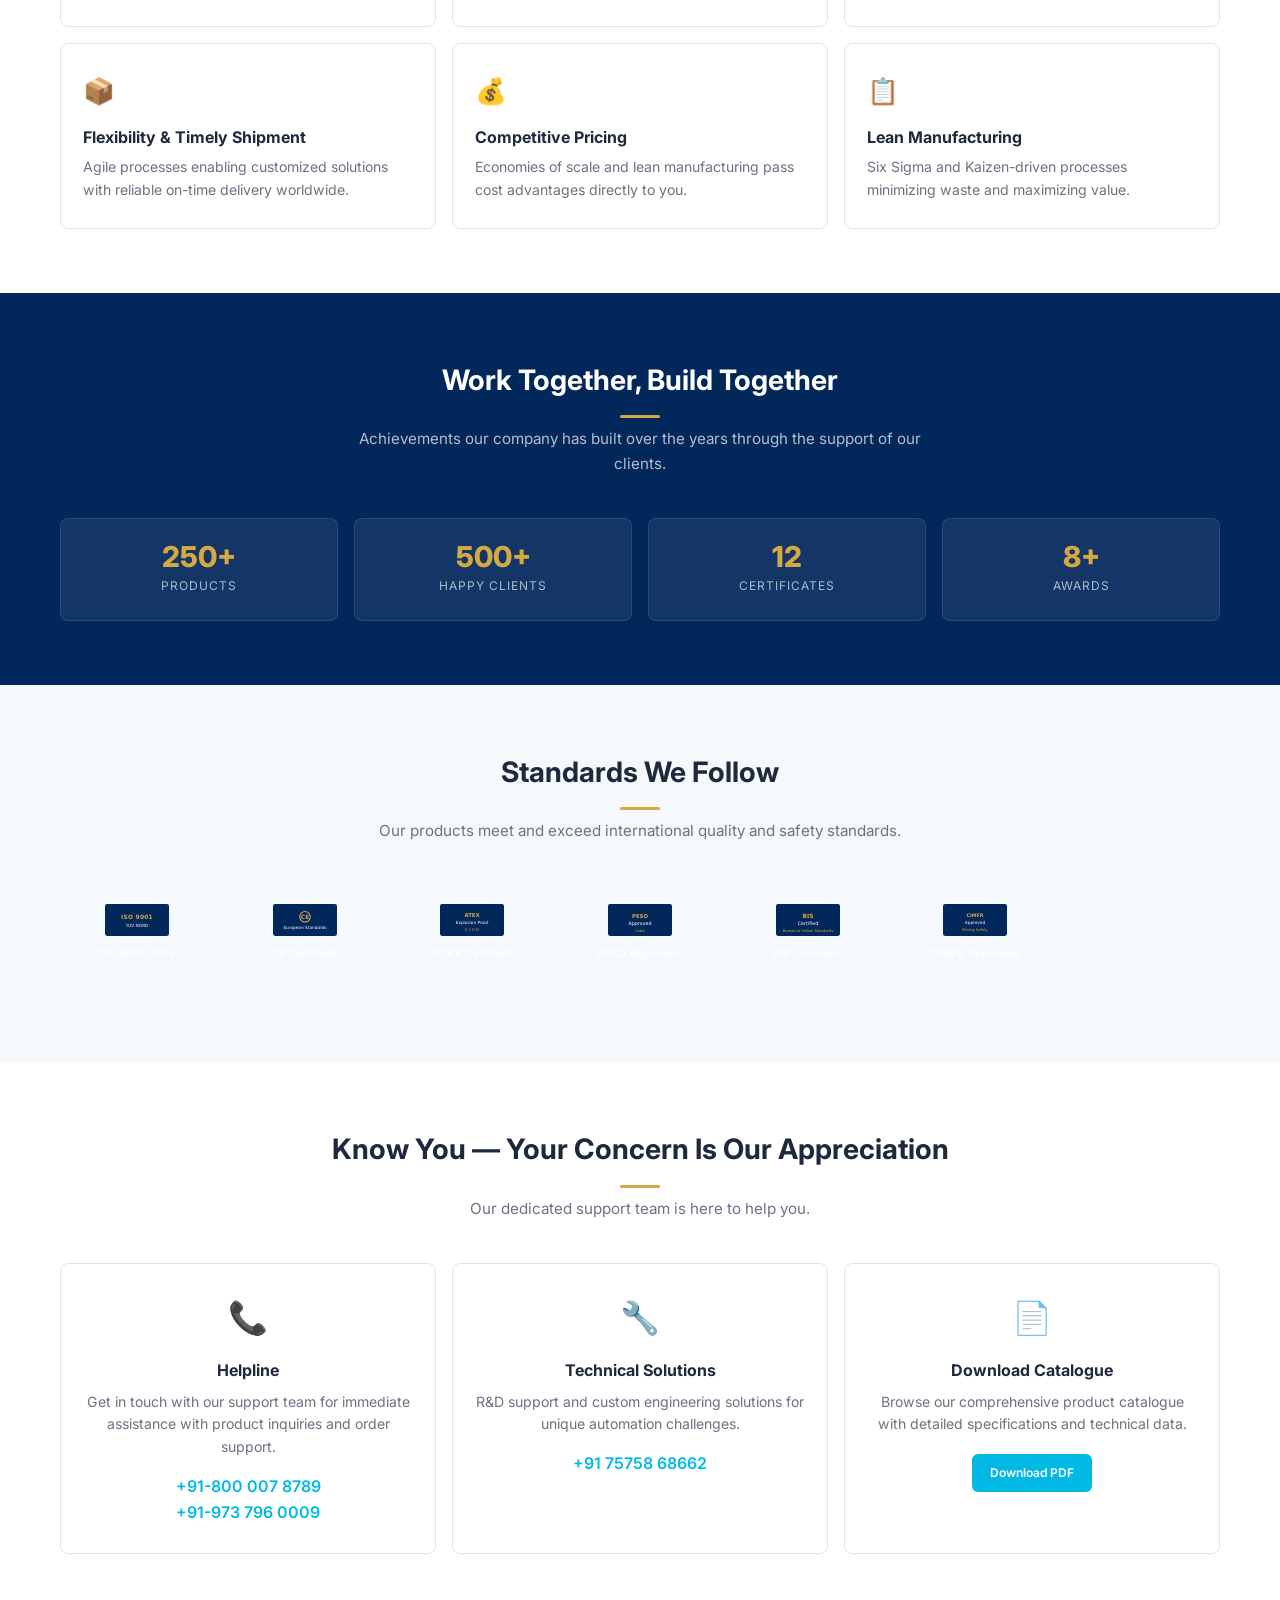
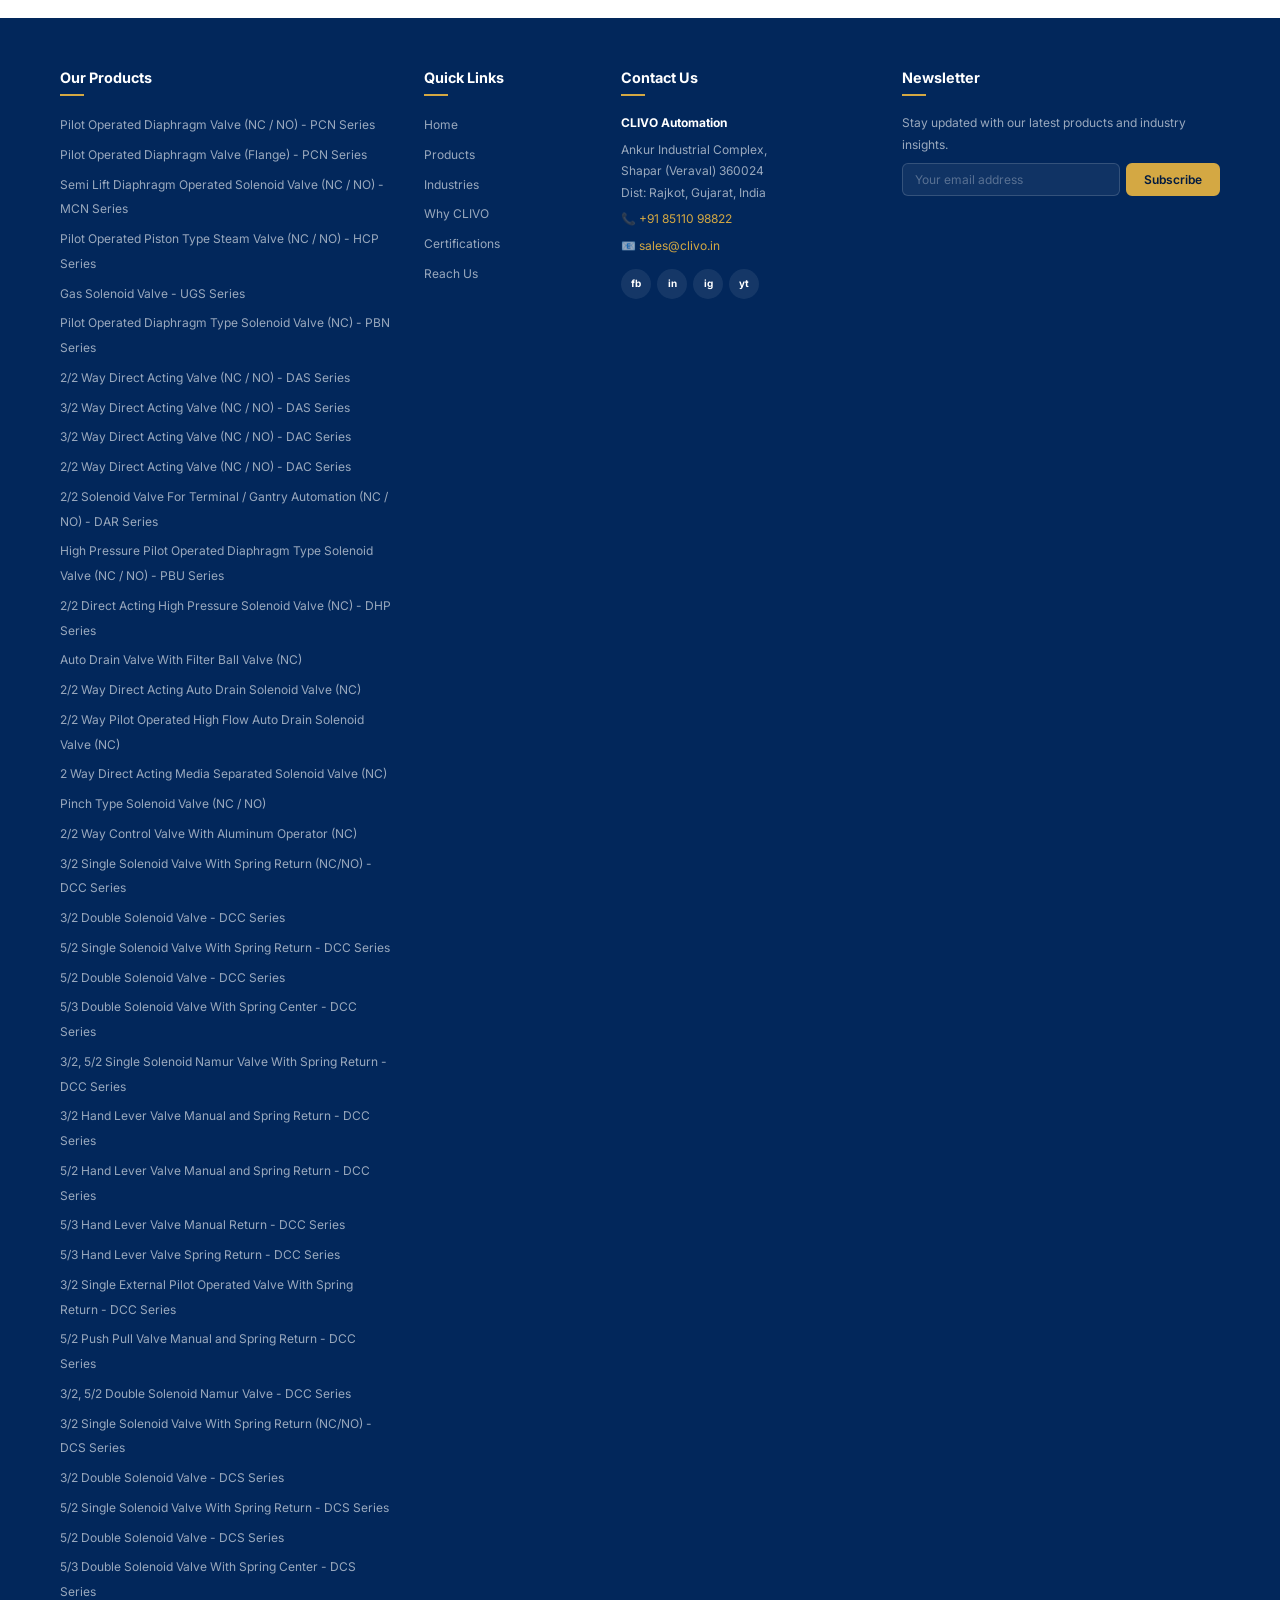
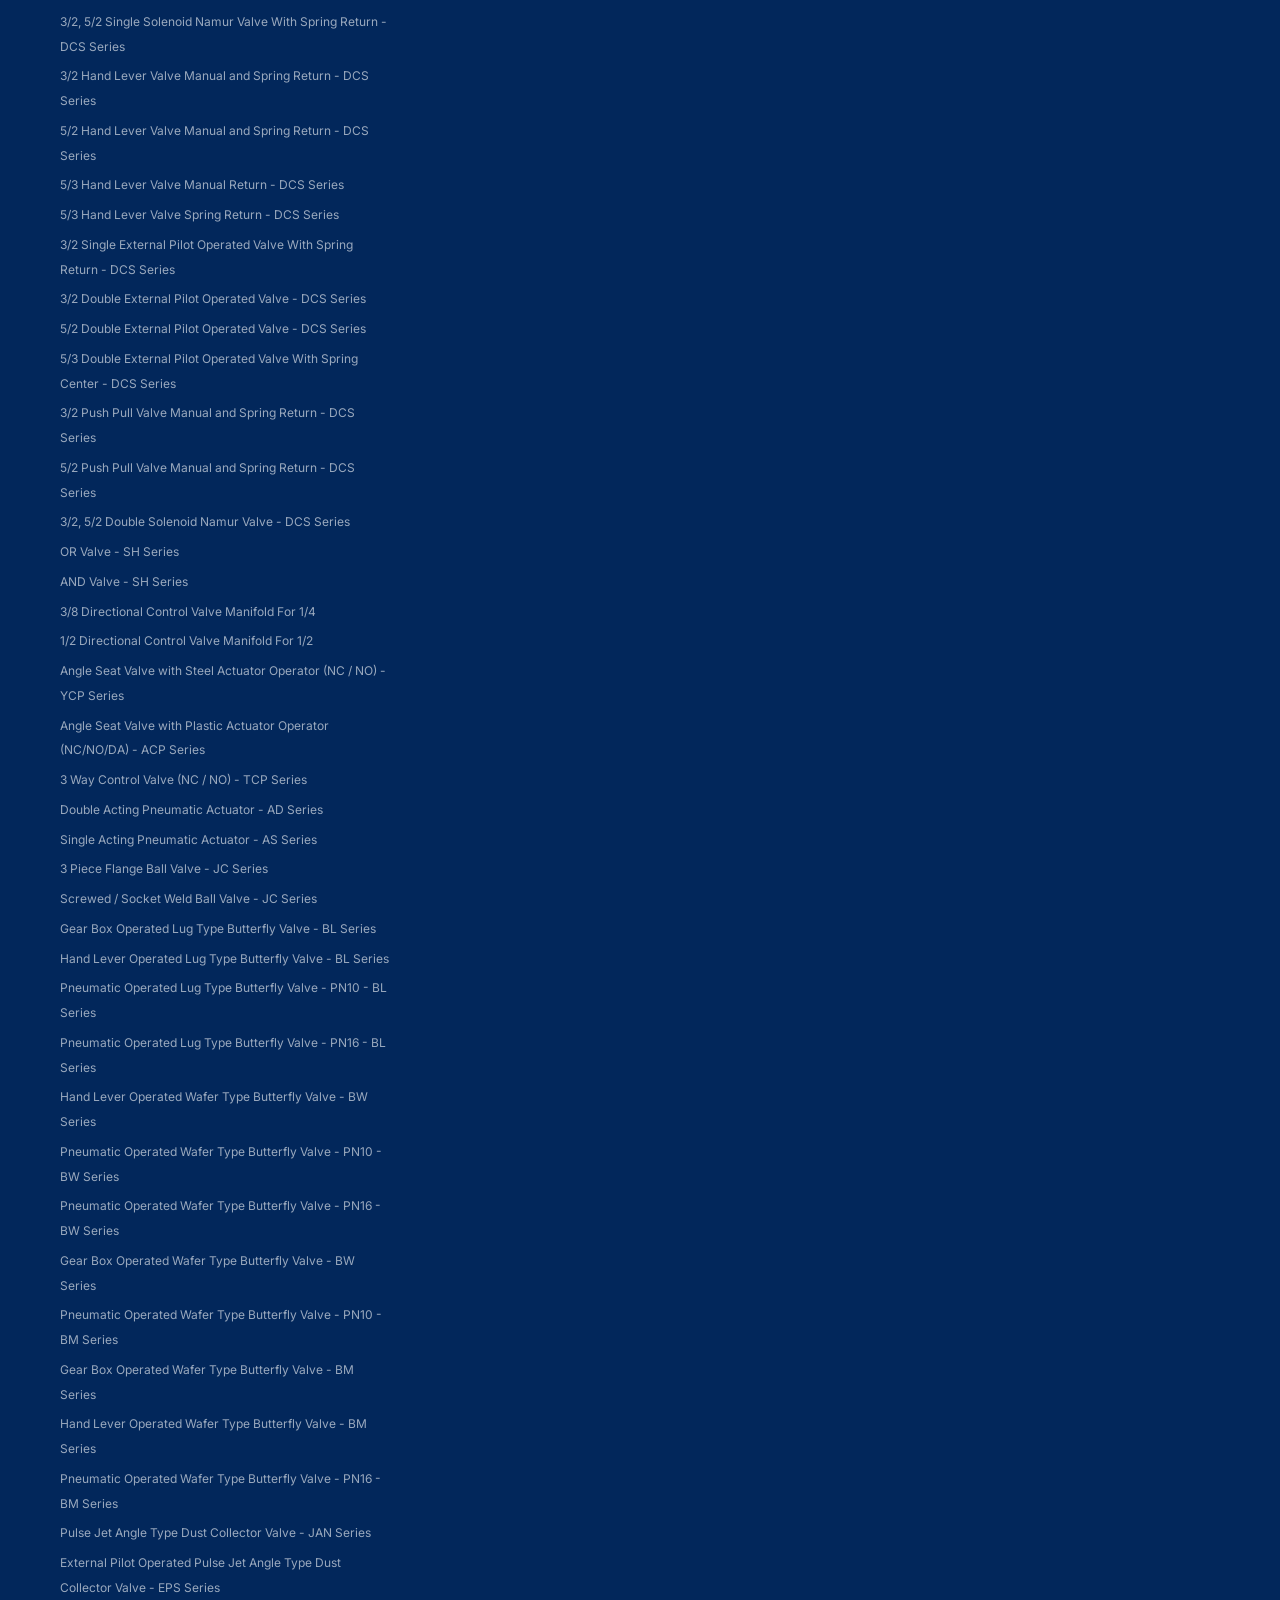
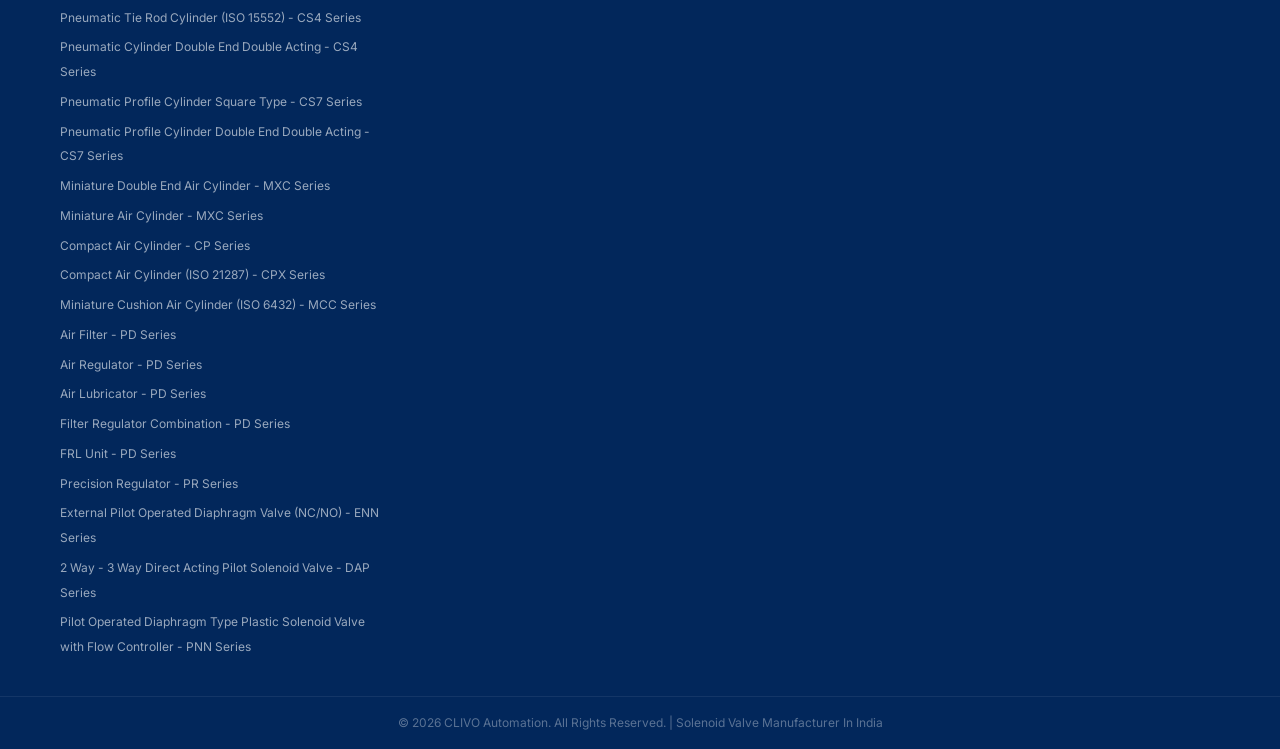
==== commit 65f569b3: "Homepage redesign: hero section with navy brand colors, industries slideshow with high-quality image" ====
--- a/index.html
+++ b/index.html
@@ -3,10 +3,11 @@
 <head>
   <meta charset="UTF-8">
   <meta name="viewport" content="width=device-width, initial-scale=1.0">
+  <meta http-equiv="Cache-Control" content="no-cache, no-store, must-revalidate">
   <title>CLIVO Automation | Solenoid Valve Manufacturer In India</title>
   <link rel="preconnect" href="https://fonts.googleapis.com">
   <link href="https://fonts.googleapis.com/css2?family=Inter:wght@400;500;600;700;800&display=swap" rel="stylesheet">
-  <link rel="stylesheet" href="style.css">
+  <link rel="stylesheet" href="style.css?v=3">
 </head>
 <body>
 
@@ -32,7 +33,7 @@
   <!-- HEADER -->
   <header class="header">
     <div class="container h-inner">
-      <a href="index.html" class="logo"><img src="images/clivo-logo.svg" alt="CLIVO Automation"></a>
+      <a href="index.html" class="logo"><img src="images/clivo-logo.jpeg" alt="CLIVO Automation"></a>
       <button class="ham" id="ham" aria-label="Menu"><span></span><span></span><span></span></button>
       <nav class="nav" id="nav">
         <ul class="nav-l" id="navList">
@@ -54,35 +55,38 @@
   </header>
 
   <!-- HERO -->
-  <section class="hero">
-    <div class="container">
-      <div class="h-grid">
-        <div class="h-text">
-          <h1>We make <span>Automation Solutions</span> for you.</h1>
-          <p>With new technology and robust service for your success anywhere anytime. CLIVO Automation delivers precision-engineered solenoid valves, pneumatic actuators, and industrial flow control solutions trusted across the globe.</p>
-          <div class="h-cta">
-            <a href="products.html" class="btn btn-cy">Explore Products</a>
-            <a href="contact.html" class="btn btn-gh">Get a Quote</a>
-          </div>
-        </div>
-        <div class="h-stats">
-          <div class="h-stat"><div class="h-stat-n" data-count="250">0</div><div class="h-stat-l">Products</div></div>
-          <div class="h-stat"><div class="h-stat-n" data-count="500">0</div><div class="h-stat-l">Happy Clients</div></div>
-          <div class="h-stat"><div class="h-stat-n" data-count="12">0</div><div class="h-stat-l">Certificates</div></div>
-          <div class="h-stat"><div class="h-stat-n" data-count="8">0</div><div class="h-stat-l">Awards</div></div>
-        </div>
-      </div>
-    </div>
-  </section>
-
-  <!-- INDUSTRIES -->
-  <section class="section s-alt" id="industries">
+  <section class="hero-split">
+    <div class="container">
+      <div class="hs-content">
+        <h1>We help you <span class="hs-accent">Automate</span>.</h1>
+        <p class="hs-tagline">Precision solenoid valves, pneumatic actuators, and flow control solutions — engineered for reliability, built for industry.</p>
+        <div class="hs-actions">
+          <a href="products.html" class="btn btn-navy">Explore Products →</a>
+          <a href="contact.html" class="btn btn-outline">Contact Us</a>
+        </div>
+        <div class="hs-stats">
+          <div class="hs-stat"><span class="hs-sn" data-count="250">0</span> <span class="hs-sl">Products</span></div>
+          <div class="hs-stat"><span class="hs-sn" data-count="500">0</span> <span class="hs-sl">Happy Clients</span></div>
+          <div class="hs-stat"><span class="hs-sn" data-count="12">0</span> <span class="hs-sl">Certificates</span></div>
+          <div class="hs-stat"><span class="hs-sn" data-count="8">0</span> <span class="hs-sl">Awards</span></div>
+        </div>
+      </div>
+    </div>
+  </section>
+
+  <!-- INDUSTRIES SLIDESHOW - Full Width Box -->
+  <section class="section is-section" id="industries">
     <div class="container">
       <div class="sh">
         <h2 class="st">Industries We Serve</h2>
-        <p class="sd">CLIVO automation solutions are trusted across a diverse range of industries worldwide.</p>
-      </div>
-      <div class="ig" id="ig"></div>
+        <p class="sd">Industries that trust CLIVO automation solutions worldwide.</p>
+      </div>
+    </div>
+    <div class="is-showcase" id="isShowcase">
+      <div class="is-track" id="isTrack">
+        <!-- Slides built from JS -->
+      </div>
+      <div class="is-dots" id="isDots"></div>
     </div>
   </section>
 
@@ -200,6 +204,6 @@
   </footer>
 
   <button class="stp" id="stp">↑</button>
-  <script src="script.js"></script>
+  <script src="script.js?v=3"></script>
 </body>
 </html>
--- a/style.css
+++ b/style.css
@@ -23,7 +23,7 @@
   --radius: 6px;
   --font: 'Inter', -apple-system, sans-serif;
   --container: 1200px;
-  --nav-h: 58px;
+  --nav-h: 76px;
   --topbar-h: 36px;
 }
 
@@ -82,7 +82,7 @@
   transition:background .3s;
 }
 .h-inner{display:flex;justify-content:space-between;align-items:center;height:100%}
-.logo img{height:36px;width:auto}
+.logo img{height:68px;width:auto}
 
 /* ====== NAV ====== */
 .nav{display:flex;align-items:center;gap:4px}
@@ -98,7 +98,7 @@
 .nav-has-dd{position:relative}
 .nav-has-dd > a::after{content:' ▾';font-size:9px;opacity:.6}
 .dd{
-  position:absolute;top:100%;left:0;min-width:220px;
+  position:absolute;top:100%;right:0;min-width:280px;
   background:var(--white);border:1px solid var(--gray-200);
   border-radius:var(--radius);box-shadow:var(--shadow-lg);
   padding:6px;opacity:0;pointer-events:none;transform:translateY(6px);
@@ -108,23 +108,59 @@
 
 .dd > li{position:relative}
 .dd > li > a{
-  display:block;padding:8px 14px;border-radius:4px;
-  font-size:13px;color:var(--gray-600);transition:.15s;
+  display:block;padding:9px 14px;border-radius:4px;padding-right:28px;
+  font-size:13px;color:var(--gray-600);transition:.15s;white-space:nowrap;
 }
 .dd > li > a:hover{background:var(--cyan-light);color:var(--cyan)}
 
-/* Third tier (sub-products) */
+/* Second level: Series (under Category) */
 .dd > li.has-sub > a::after{
-  content:'▸';float:right;font-size:11px;opacity:.5;margin-top:1px;
+  content:'▸';position:absolute;right:12px;top:50%;transform:translateY(-50%);
+  font-size:11px;opacity:.5;
 }
 .dd-sub{
-  position:absolute;top:-6px;left:100%;margin-left:4px;
-  min-width:300px;background:var(--white);border:1px solid var(--gray-200);
+  position:absolute;top:-6px;left:100%;margin-left:2px;
+  min-width:320px;background:var(--white);border:1px solid var(--gray-200);
   border-radius:var(--radius);box-shadow:var(--shadow-lg);
-  padding:6px;opacity:0;pointer-events:none;transform:translateX(6px);
-  transition:all .2s;z-index:998;
-}
-.has-sub:hover > .dd-sub{opacity:1;pointer-events:auto;transform:translateX(0)}
+  padding:6px;opacity:0;pointer-events:none;
+  transition:opacity .15s;z-index:998;
+}
+.has-sub > .dd-sub.sub-show{opacity:1;pointer-events:auto}
+/* Smart flip: open to left when no space on right */
+.dd-sub.dd-left{left:auto;right:100%;margin-left:0;margin-right:2px}
+/* Hover bridge when flipped: add invisible extension */
+.dd-sub.dd-left::before{content:'';position:absolute;top:-4px;bottom:-4px;right:100%;width:6px}
+
+/* Third level: Products (under Series) */
+.dd-sub > li{position:relative}
+.dd-sub > li > a{
+  display:block;padding:7px 12px;border-radius:4px;padding-right:24px;
+  font-size:12.5px;color:var(--gray-600);transition:.15s;white-space:nowrap;
+}
+.dd-sub > li > a:hover{background:var(--cyan-light);color:var(--cyan)}
+
+.dd-sub > li.has-sub-sub > a::after{
+  content:'▸';position:absolute;right:10px;top:50%;transform:translateY(-50%);
+  font-size:10px;opacity:.5;
+}
+.dd-sub-sub{
+  position:absolute;top:-6px;left:100%;margin-left:2px;
+  min-width:340px;max-height:70vh;overflow-y:auto;
+  background:var(--white);border:1px solid var(--gray-200);
+  border-radius:var(--radius);box-shadow:var(--shadow-lg);
+  padding:6px;opacity:0;pointer-events:none;
+  transition:opacity .15s;z-index:997;
+}
+.has-sub-sub > .dd-sub-sub.sub-show{opacity:1;pointer-events:auto}
+/* Smart flip for 3rd level */
+.dd-sub-sub.dd-left{left:auto;right:100%;margin-left:0;margin-right:2px}
+.dd-sub-sub.dd-left::before{content:'';position:absolute;top:-4px;bottom:-4px;right:100%;width:6px}
+.dd-sub-sub li a{
+  display:block;padding:7px 12px;border-radius:4px;
+  font-size:12px;color:var(--gray-600);line-height:1.4;
+  transition:.15s;
+}
+.dd-sub-sub li a:hover{background:var(--cyan-light);color:var(--cyan)}
 .dd-sub li a{
   display:block;padding:7px 12px;border-radius:4px;
   font-size:12.5px;color:var(--gray-600);line-height:1.4;
@@ -164,6 +200,8 @@
 .btn-cy:hover{background:var(--cyan-dark);border-color:var(--cyan-dark)}
 .btn-gh{background:transparent;color:#fff;border-color:rgba(255,255,255,.35)}
 .btn-gh:hover{border-color:var(--gold);color:var(--gold)}
+.btn-navy{background:var(--navy);color:#fff;border-color:var(--navy)}
+.btn-navy:hover{background:var(--navy-dark);border-color:var(--navy-dark)}
 .btn-gold{background:var(--gold);color:var(--navy-dark);border-color:var(--gold)}
 .btn-gold:hover{background:#c4942e;border-color:#c4942e}
 .btn-sm{padding:7px 16px;font-size:12px}
@@ -210,6 +248,82 @@
 .h-stat:hover{background:rgba(255,255,255,.1)}
 .h-stat-n{font-size:1.8rem;font-weight:800;color:var(--gold);line-height:1;margin-bottom:3px}
 .h-stat-l{font-size:12px;color:rgba(255,255,255,.7)}
+
+/* ====== HERO ====== */
+.hero-split{
+  background:var(--white);padding:80px 0 60px;position:relative;overflow:hidden;
+  display:flex;align-items:center;border-bottom:1px solid var(--gray-100);
+}
+
+/* Content - left aligned */
+.hs-content{max-width:750px}
+.hs-content h1{
+  font-size:clamp(2rem,4.5vw,3.5rem);font-weight:800;color:var(--navy);
+  line-height:1.1;margin-bottom:18px;
+}
+.hs-accent{color:var(--navy)!important}
+.hs-tagline{
+  font-size:clamp(.95rem,1.2vw,1.1rem);color:var(--gray-500);
+  line-height:1.75;margin-bottom:30px;max-width:560px;
+}
+
+/* Actions */
+.hs-actions{display:flex;gap:12px;flex-wrap:wrap;margin-bottom:36px}
+.btn-outline{
+  display:inline-flex;align-items:center;justify-content:center;gap:6px;
+  padding:11px 26px;border-radius:var(--radius);
+  font-family:var(--font);font-size:14px;font-weight:600;
+  border:2px solid var(--gray-200);cursor:pointer;transition:.25s;
+  background:var(--white);color:var(--gray-600);
+}
+.btn-outline:hover{border-color:var(--navy);color:var(--navy)}
+
+/* Stats */
+.hs-stats{display:flex;gap:36px;flex-wrap:wrap}
+.hs-stat{display:flex;align-items:baseline;gap:6px}
+.hs-sn{font-size:1.6rem;font-weight:800;color:var(--navy);line-height:1}
+.hs-sl{font-size:11px;color:var(--gray-500);text-transform:uppercase;letter-spacing:.8px}
+
+/* ====== INDUSTRIES SLIDESHOW — Full Width Box ====== */
+.is-section{padding:48px 0 0!important}
+.is-showcase{
+  position:relative;overflow:hidden;width:100%;
+  height:clamp(320px,38vw,480px);background:var(--navy);
+}
+.is-track{display:flex;transition:transform .5s ease;height:100%}
+.is-slide{
+  min-width:100%;height:100%;position:relative;flex-shrink:0;
+  display:flex;flex-direction:column;align-items:center;justify-content:center;
+  background-size:cover;background-position:center;
+}
+.is-slide::after{
+  content:'';position:absolute;inset:0;
+  background:linear-gradient(135deg,rgba(2,39,91,.88) 30%,rgba(1,26,64,.65));
+}
+.is-slide-content{position:relative;z-index:2;text-align:center;padding:0 30px}
+.is-slide-icon{font-size:3.2rem;margin-bottom:14px;display:block}
+.is-slide h3{font-size:clamp(1.2rem,2vw,1.8rem);font-weight:700;color:#fff;margin-bottom:10px}
+.is-slide p{font-size:clamp(.85rem,1.1vw,1rem);color:rgba(255,255,255,.75);max-width:600px;margin:0 auto;line-height:1.65}
+.is-dots{
+  position:absolute;bottom:18px;left:50%;transform:translateX(-50%);
+  z-index:5;display:flex;gap:6px;
+}
+.is-dot{
+  width:10px;height:10px;border-radius:50%;border:2px solid rgba(255,255,255,.35);
+  background:transparent;cursor:pointer;transition:.3s;padding:0;
+}
+.is-dot.active{background:var(--gold);border-color:var(--gold)}
+
+/* Responsive */
+@media(max-width:768px){
+  .hero-split{padding:50px 0 40px}
+  .hs-content h1{font-size:1.8rem}
+  .hs-tagline{font-size:.9rem}
+  .hs-stats{gap:20px}
+  .hs-sn{font-size:1.3rem}
+  .is-showcase{height:280px}
+  .is-slide-content{padding:0 20px}
+}
 
 /* ====== SECTIONS ====== */
 .section{padding:64px 0}
@@ -299,6 +413,120 @@
   display:inline-block;padding:2px 8px;border-radius:100px;
   background:var(--cyan-light);color:var(--cyan-dark);
   font-size:10px;font-weight:600;margin-top:8px;
+}
+
+/* ====== PRODUCTS PAGE — Sidebar Layout ====== */
+.ps-layout{display:flex;gap:28px;align-items:flex-start}
+
+/* Sidebar */
+.ps-sidebar{
+  width:260px;flex-shrink:0;
+  background:var(--white);border:1px solid var(--gray-200);
+  border-radius:var(--radius);overflow:hidden;
+  position:sticky;top:calc(var(--nav-h) + 16px);
+  max-height:calc(100vh - var(--nav-h) - 40px);overflow-y:auto;
+}
+.ps-nav-header{
+  padding:12px 14px;font-size:13px;font-weight:700;
+  color:var(--gray-800);border-bottom:1px solid var(--gray-200);
+  background:var(--gray-50);
+}
+
+/* Sidebar tree */
+.ps-tree{list-style:none;padding:4px 6px}
+.ps-tree li{margin:0;padding:0}
+.ps-tree a{
+  display:block;padding:7px 10px;border-radius:4px;
+  font-size:12.5px;color:var(--gray-600);
+  cursor:pointer;transition:.12s;text-decoration:none;
+  line-height:1.3;border:none;background:none;width:100%;text-align:left;font-family:var(--font);
+}
+.ps-tree a:hover{background:var(--cyan-light);color:var(--cyan)}
+.ps-tree a.active{background:var(--cyan-light);color:var(--cyan);font-weight:600}
+.ps-tree .ps-cat-link{padding-left:10px;font-weight:500}
+.ps-tree .ps-series-link{padding-left:24px;font-size:12px}
+.ps-tree .ps-prod-link{padding-left:38px;font-size:11.5px;color:var(--gray-500)}
+.ps-tree .ps-home-link{margin-bottom:4px;border-bottom:1px solid var(--gray-100);padding-bottom:6px;font-weight:500}
+
+/* Back button in sidebar */
+.ps-back-btn{
+  display:flex;align-items:center;gap:6px;
+  padding:7px 10px;border-radius:4px;
+  font-size:12px;color:var(--gray-500);
+  cursor:pointer;transition:.12s;width:100%;
+  border:none;background:none;font-family:var(--font);text-align:left;
+}
+.ps-back-btn:hover{background:var(--gray-100);color:var(--gray-700)}
+
+/* ====== PRODUCTS PAGE — Breadcrumb ====== */
+.ps-breadcrumb{
+  display:flex;align-items:center;flex-wrap:wrap;gap:3px;
+  padding:6px 0 16px;font-size:13px;
+}
+.ps-bc-item{color:var(--gray-400);display:flex;align-items:center;gap:3px}
+.ps-bc-item a,.ps-bc-item button{
+  color:var(--gray-500);background:none;border:none;
+  font-family:var(--font);font-size:13px;cursor:pointer;
+  padding:2px 6px;border-radius:3px;transition:.12s;text-decoration:none;
+}
+.ps-bc-item a:hover,.ps-bc-item button:hover{color:var(--cyan);background:var(--cyan-light)}
+.ps-bc-item.current{color:var(--gray-800);font-weight:600;font-size:13px}
+.ps-bc-sep{color:var(--gray-300);font-size:10px;margin:0 2px}
+
+/* ====== PRODUCTS PAGE — Content area ====== */
+.ps-content{flex:1;min-width:0}
+.ps-main{min-height:200px}
+
+/* Category header */
+.ps-header{display:flex;align-items:center;gap:16px;margin-bottom:20px;padding-bottom:14px;border-bottom:1px solid var(--gray-200)}
+.ps-header-icon{font-size:1.8rem;width:44px;height:44px;display:flex;align-items:center;justify-content:center;background:var(--cyan-light);border-radius:8px}
+.ps-header-text h2{font-size:1.1rem;font-weight:700;color:var(--gray-800)}
+.ps-header-text p{font-size:.83rem;color:var(--gray-500);margin-top:2px}
+
+/* Section title */
+.ps-section-title{font-size:.95rem;font-weight:600;color:var(--gray-700);margin-bottom:12px;padding-left:2px}
+.ps-section-title span{color:var(--gray-400);font-weight:400;font-size:.82rem}
+
+/* Series cards (clickable, grid) */
+.ps-series-grid{display:grid;grid-template-columns:repeat(auto-fill,minmax(260px,1fr));gap:14px;margin-bottom:24px}
+.ps-series-card{
+  background:var(--white);border:1px solid var(--gray-200);
+  border-radius:8px;padding:18px;cursor:pointer;transition:.25s;
+}
+.ps-series-card:hover{border-color:var(--cyan);box-shadow:var(--shadow-md);transform:translateY(-2px)}
+.ps-series-card h3{font-size:.9rem;font-weight:600;color:var(--gray-800);margin-bottom:3px}
+.ps-series-card p{font-size:.8rem;color:var(--gray-500)}
+.ps-series-count{display:inline-block;margin-top:6px;padding:2px 9px;border-radius:100px;background:var(--gray-100);color:var(--gray-500);font-size:10px;font-weight:600}
+
+/* Sub-image gallery */
+.ps-img-grid{display:grid;grid-template-columns:repeat(auto-fill,minmax(200px,1fr));gap:14px;margin-bottom:24px}
+.ps-img-card{background:var(--white);border:1px solid var(--gray-200);border-radius:8px;overflow:hidden;text-align:center}
+.ps-img-card img{width:100%;height:150px;object-fit:cover;border-bottom:1px solid var(--gray-100)}
+.ps-img-card span{display:block;padding:6px 10px;font-size:11px;color:var(--gray-500);font-weight:500}
+
+/* Product detail info box */
+.ps-detail-box{background:var(--white);border:1px solid var(--gray-200);border-radius:8px;padding:20px;line-height:1.8}
+.ps-detail-box p{font-size:13px;color:var(--gray-600)}
+
+/* Product cards in grid - enhanced */
+.pc{cursor:pointer;display:flex;flex-direction:column}
+.pc-bd{flex:1;display:flex;flex-direction:column}
+.pc-bd h3{display:-webkit-box;-webkit-line-clamp:3;-webkit-box-orient:vertical;overflow:hidden}
+.pb{margin-top:auto;align-self:flex-start}
+
+/* Responsive */
+@media(max-width:1024px){
+  .ps-layout{flex-direction:column}
+  .ps-sidebar{width:100%;position:static;max-height:none}
+  .ps-tree{display:flex;flex-wrap:wrap;gap:3px;padding:6px}
+  .ps-tree .ps-cat-link{padding:5px 10px;font-size:12px;border-radius:100px;border:1px solid var(--gray-200);display:inline-block;width:auto}
+  .ps-tree .ps-series-link,.ps-tree .ps-prod-link{padding:4px 8px;font-size:11px;display:inline-block;width:auto}
+  .ps-tree .ps-home-link{display:none}
+  .ps-tree li{display:inline}
+  .ps-cat-grid{grid-template-columns:repeat(auto-fill,minmax(180px,1fr))}
+}
+@media(max-width:768px){
+  .ps-series-grid,.ps-img-grid{grid-template-columns:1fr}
 }
 
 /* ====== CONTACT PAGE ====== */
@@ -440,8 +668,13 @@
   .nav-l > li > a{width:100%}
   .dd{position:static;opacity:1;pointer-events:auto;transform:none;box-shadow:none;display:none;border:none;padding-left:14px;min-width:auto}
   .nav-has-dd.active-mobile .dd{display:block}
-  .dd-sub{position:static;opacity:1;pointer-events:auto;transform:none;box-shadow:none;display:none;border:none;padding-left:14px;min-width:auto}
+  .dd-sub{position:static;opacity:1;pointer-events:auto;transform:none;box-shadow:none;display:none;border:none;padding-left:14px;min-width:auto;max-height:none;overflow-y:visible}
   .has-sub.active-mobile .dd-sub{display:block}
+  .dd > li.has-sub > a::after{content:'▸';position:static;float:right;transform:none}
+  .dd-sub > li > a::after{display:none!important}
+  .dd-sub-sub{position:static;opacity:1;pointer-events:auto;transform:none;box-shadow:none;display:none;border:none;padding-left:14px;min-width:auto;max-height:none;overflow-y:visible}
+  .has-sub-sub.active-mobile .dd-sub-sub{display:block}
+  .dd-sub > li.has-sub-sub > a::after{content:'▸';position:static;float:right;transform:none!important;display:inline-block!important}
   .sg{grid-template-columns:repeat(2,1fr)}
   .ig{grid-template-columns:1fr}
   .wg,.pg{grid-template-columns:1fr}
